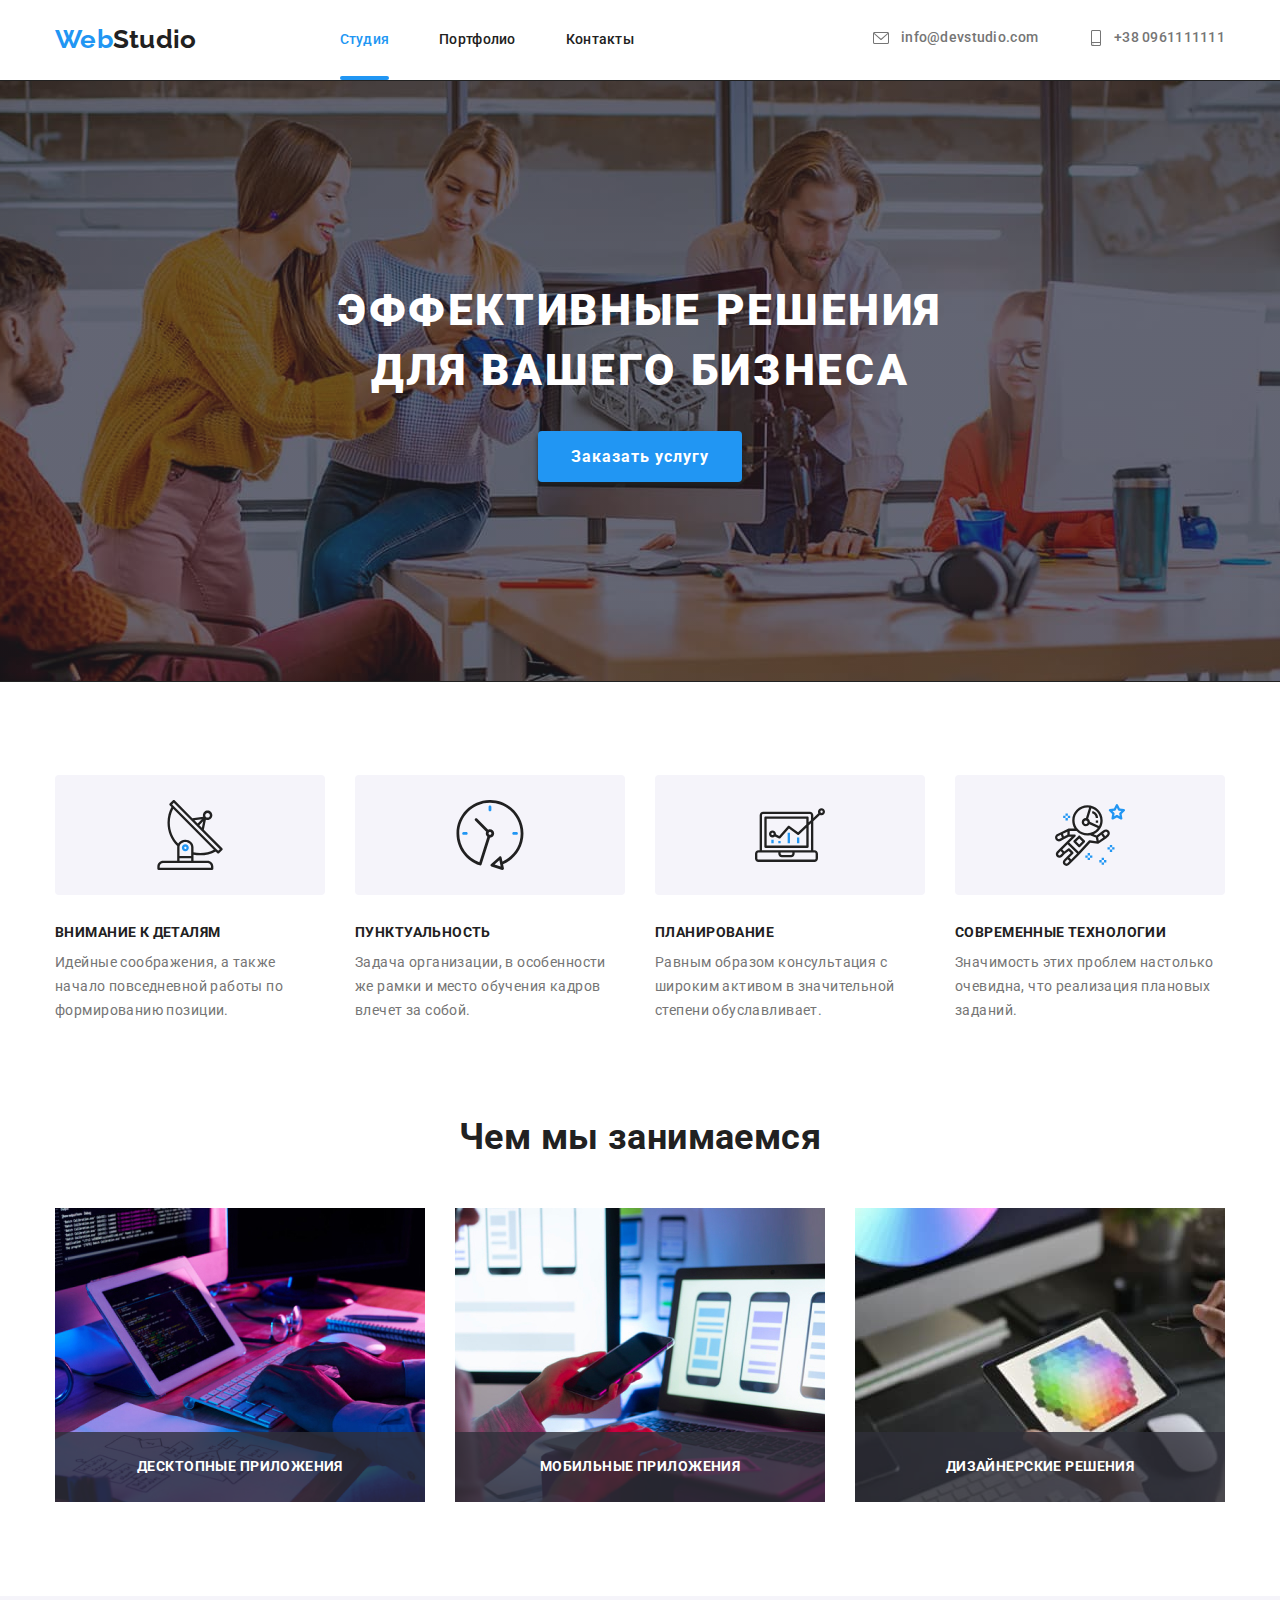
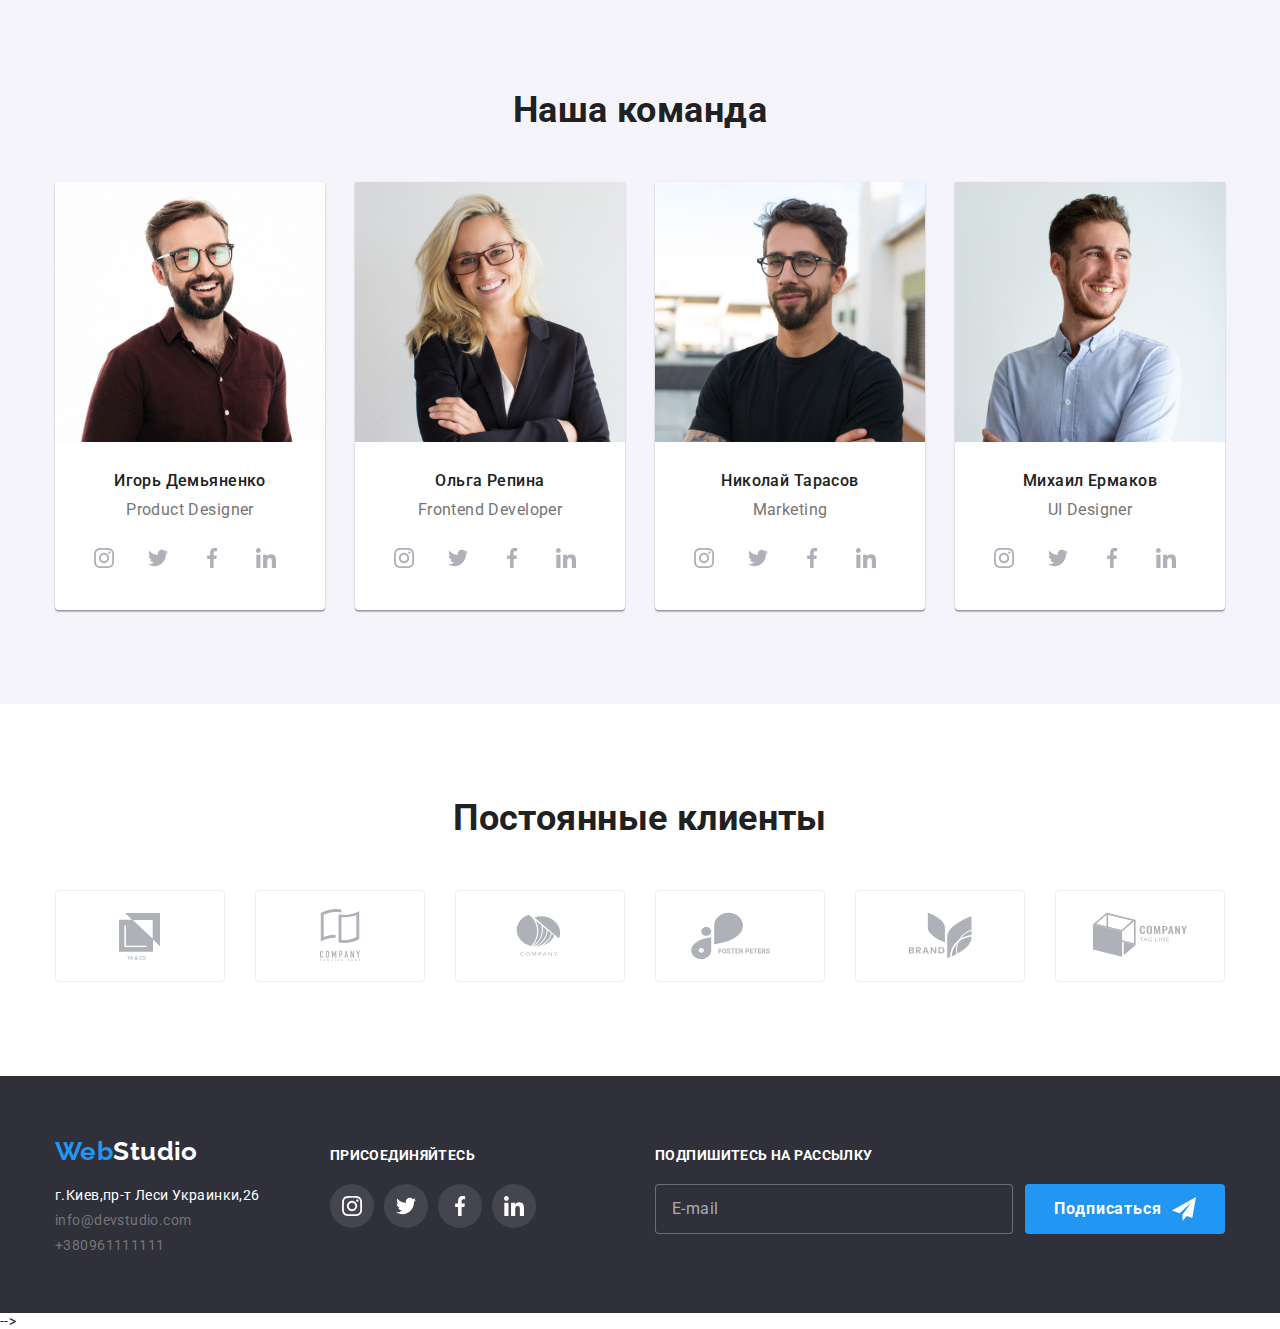
==== index.html @ 5ef5da2f "copied all elements" ====
<!DOCTYPE html>
<html lang="ru">
    <head>
        <meta charset="UTF-8">
        <meta http-equiv="X-UA-Compatible" content="IE=edge">
        <meta name="viewport" content="width=device-width, initial-scale=1.0">
        <title>WEbStudio</title>
        <link rel="preconnect" href="https://fonts.googleapis.com">
        <link rel="preconnect" href="https://fonts.gstatic.com" crossorigin>
        <link href="https://fonts.googleapis.com/css2?family=Raleway:wght@700&family=Roboto:wght@400;500;700;900&display=swap" rel="stylesheet">
        <link rel="stylesheet" href="https://cdnjs.cloudflare.com/ajax/libs/modern-normalize/1.1.0/modern-normalize.min.css">
        <link rel="stylesheet" href="/css/main.min.css">
    </head>
    <body>
    <header class="header">
            <div class="container header__inner">
                <nav class="header__nav">
                    <a lang="en" href="./index.html" class="logo"> <span class="logoweb">Web</span>Studio</a>
                    <ul class=" site-nav list">
                        <li class="site-nav__item"><a href="./index.html" class="site-nav__link current">Студия</a></li>
                        <li class="site-nav__item"><a href="./portfolio.html" class="site-nav__link">Портфолио</a></li>
                        <li class="site-nav__item"><a href="" class="site-nav__link">Контакты</a></li>
                    </ul>
                </nav>
                <ul class=" auth-nav list">
                
                    <li class="auth-nav__item ">
                        <a href="#" class="icon" >
                            <svg class="icon__envelope " >
                                <use href="./images/icons.svg#iconenvelope"></use>
                            </svg>
                        info@devstudio.com
                        </a>
                    </li>
                    <li class=" auth-nav__item">
                        <a href="#" class="icon" >
                            <svg class="icon__smartphone" >
                                 <use href="./images/icons.svg#iconsmartphone"></use>
                            </svg> 
                        +38 0961111111
                        </a>
                    </li>
                </ul>
            </div>
    </header>

        <main>
            <section class="hero overlay">
                <div class="container">
                    <h1 class="hero__title">Эффективные решения для вашего бизнеса</h1>
                <button data-modal-open type="button" class="button">Заказать услугу</button>
    
                
                </div>
            </section>
            <section class="section">
                <div class="container">
                     <h2 class="section-title visually-hidden ">Наши преимущества</h2>
                     <ul class="feature list">
                        
                         <li class="feature__item">
                             <div class="clock-icon">
                           <svg class="clock-icon__icon" >
                                 <use href="./images/icons.svg#iconantenna"></use>
                            </svg></div>
                             <h3 class="title" >Внимание к деталям</h3>
                             <p class="title__text">Идейные соображения, а также начало повседневной работы по формированию позиции.</p>
                         </li>
                         <li class="feature__item">
                             <div class="clock-icon">
                             <svg class="clock-icon__icon" >
                                 <use href="./images/icons.svg#iconclock"></use>
                            </svg></div>
                             <h3 class="title" >Пунктуальность</h3>
                             <p class="title__text">Задача организации, в особенности же рамки и место обучения кадров влечет за собой.</p>
                         </li>
                         <li class="feature__item">
                             <div class="clock-icon">
                             <svg class="clock-icon__icon" >
                                 <use href="./images/icons.svg#icondiagram"></use>
                            </svg></div>
                             <h3 class="title" >Планирование</h3>
                             <p class="title__text">Равным образом консультация с широким активом в значительной степени обуславливает.</p>
                         </li>
                         <li class="feature__item">
                             <div class="clock-icon">
                             <svg class="clock-icon__icon" >
                                 <use href="./images/icons.svg#iconastronaut"></use>
                            </svg></div>
                             <h3 class="title" >Современные технологии</h3>
                             <p class="title__text">Значимость этих проблем настолько очевидна, что реализация плановых заданий.</p>
                         </li>
                     </ul>
                </div>
             </section>

             <section class="section-image section">
                <div class="container">
                     <h2 class="section-title">Чем мы занимаемся</h2>
                  
                     <ul class="image list">
                    
                         <li class="image__item item">
                             <div class="image__action">
                             <img src="./images/img.jpg" alt="Набираем html" width="370" height="294">
                             
                             <p class="image__text">Десктопные приложения</p></div>
                         </li>
                         <li class="image__item">
                             <div class="image__action">
                             <img src="./images/img1.jpg" width="370" height="294" alt="Копируем на телефон">
                             <p class="image__text">Мобильные приложения</p></div>
             
                         </li>
                         <li class="image__item">
                             <div class="image__action">
                             <img src="./images/img2(2).jpg" width="370" height="294" alt="Картинка">
                             <p class="image__text">Дизайнерские решения</p></div>
                         </li>
                     </ul>
                 
                </div>
                     </section>


             <section class="section-commands">
            <div class="container">
                <h2 class="section-title">Наша команда</h2>
                <ul class="commands list" >
                    <li class="commands__item"><img class="img-people" src="./images/man1.jpg" width="270" height="260" alt="Игорь Демьяненко">
                        <div class="socials">
                        <h3 class="title-commands">Игорь Демьяненко</h3>
                        <p class="socials__text">Product Designer</p>
                        <div class="instagram">
                        <a href="#" class="instagram__item">
                            <svg class="instagram__svg">
                            <use href="./images/icons.svg#iconinstagram"></use>
                       </svg></a> 
                       <a href="#" class="instagram__item" >
                        <svg class="instagram__svg">
                        <use href="./images/icons.svg#icontwitter"></use>
                        </svg></a>
                        <a href="#" class="instagram__item" >
                            <svg class="instagram__svg">
                            <use href="./images/icons.svg#iconfacebook"></use>
                            </svg></a>
                            <a href="#" class="instagram__item" >
                                <svg class="instagram__svg" >
                                <use href="./images/icons.svg#iconlinkedin"></use>
                            </svg></a>
                        </div>
                        </div>
                    </li>
                    <li class="commands__item"><img class="img-people" src="./images/woman.jpg" width="270" height="260" alt="Ольга Репина">
                        <div class="socials">
                        <h3 class="title-commands">Ольга Репина</h3>
                        <p class="socials__text">Frontend Developer</p>
                        <div class="instagram">
                            <a href="#" class="instagram__item">
                                <svg class="instagram__svg">
                                <use href="./images/icons.svg#iconinstagram"></use>
                           </svg></a> 
                           <a href="#" class="instagram__item" >
                            <svg class="instagram__svg">
                            <use href="./images/icons.svg#icontwitter"></use>
                            </svg></a>
                            <a href="#" class="instagram__item" >
                                <svg class="instagram__svg">
                                <use href="./images/icons.svg#iconfacebook"></use>
                                </svg></a>
                                <a href="#" class="instagram__item" >
                                    <svg class="instagram__svg" >
                                    <use href="./images/icons.svg#iconlinkedin"></use>
                                </svg></a>
                            </div>
                            </div>
                    </li>
                    <li class="commands__item"><img class="img-people" src="./images/man2.jpg" width="270" height="260" alt="Николай Тарасов">
                        <div class="socials">
                        <h3 class="title-commands">Николай Тарасов</h3>
                        <p class="socials__text">Marketing</p>
                        <div class="instagram">
                            <a href="#" class="instagram__item">
                                <svg class="instagram__svg">
                                <use href="./images/icons.svg#iconinstagram"></use>
                           </svg></a> 
                           <a href="#" class="instagram__item" >
                            <svg class="instagram__svg">
                            <use href="./images/icons.svg#icontwitter"></use>
                            </svg></a>
                            <a href="#" class="instagram__item" >
                                <svg class="instagram__svg">
                                <use href="./images/icons.svg#iconfacebook"></use>
                                </svg></a>
                                <a href="#" class="instagram__item" >
                                    <svg class="instagram__svg" >
                                    <use href="./images/icons.svg#iconlinkedin"></use>
                                </svg></a>
                            </div>
                            </div>
                    </li>
                    <li class="commands__item"><img class="img-people" src="./images/man3.jpg" width="270" height="260" alt="Михаил Ермаков">
                        <div class="socials">
                        <h3 class="title-commands">Михаил Ермаков</h3>
                        <p class="socials__text">UI Designer</p>
                        <div class="instagram">
                                <a href="#" class="instagram__item">
                                    <svg class="instagram__svg">
                                    <use href="./images/icons.svg#iconinstagram"></use>
                            </svg></a> 
                            <a href="#" class="instagram__item" >
                                <svg class="instagram__svg">
                                <use href="./images/icons.svg#icontwitter"></use>
                                </svg></a>
                                <a href="#" class="instagram__item" >
                                    <svg class="instagram__svg">
                                    <use href="./images/icons.svg#iconfacebook"></use>
                                    </svg></a>
                                    <a href="#" class="instagram__item" >
                                        <svg class="instagram__svg" >
                                        <use href="./images/icons.svg#iconlinkedin"></use>
                                    </svg></a>
                            </div>
                            </div>
                    </li>
                </ul>
            </div>
            </section>

            <section class="section">
                <div class="container">
                    <h2 class="section-title">Постоянные клиенты</h2>
                    <ul class="clients list">
                        <li class="clients__item"> 
                          <a href="#" class="clients__button" >
                             <svg class="clients__icon" >
                                <use href="./images/icons.svg#iconclient1"></use>
                             </svg>
                         </a> 
                        </li>
    
                        <li class="clients__item">
                          <a href="#" class="clients__button" >
                             <svg class="clients__icon">
                                 <use href="./images/icons.svg#iconclient2"></use>
                             </svg>
                          </a>
                        </li>
                      
                        <li class="clients__item"> 
                           <a href="#" class="clients__button" >
                             <svg class="clients__icon" >
                                 <use href="./images/icons.svg#iconclient3"></use>
                             </svg>
                          </a>
                        </li>
                        
                        <li class="clients__item"> 
                           <a href="#" class="clients__button" >
                             <svg class="clients__icon foster" >
                                 <use href="./images/icons.svg#iconfoster"></use>
                             </svg>
                           </a>
                       </li>
                        
                       <li class="clients__item">
                           <a href="#" class="clients__button" >
                             <svg class="clients__icon" >
                                 <use href="./images/icons.svg#iconclient5"></use>
                             </svg>
                           </a>
                       </li>
                       
                       <li class="clients__item"> 
                           <a href="#" class="clients__button" >
                             <svg class="clients__icon" >
                                 <use href="./images/icons.svg#iconclient6"></use>
                             </svg>
                           </a>
                       </li>
                 </ul>
                </div>
            </section>
         </main>
  
            <footer class="footer">
                <div class="footer-container container">
                    <div class="mail-logo">
                     <a lang="en" href="./index.html" class="mail-logo__footer"> <span class="logoweb">Web</span>Studio</a>
                     <address>
                         <ul class="mail-list list">
                             <li class="mail-list__item"><a href="https://goo.gl/maps/913QoBTFxCLbHZBB8" class="mail-list__link" >г.Киев,пр-т Леси Украинки,26</a></li>
                             <li class="mail-list__item"><a href="mailto:info@devstudio.com" class="mail-list__link-footer">info@devstudio.com</a></li>
                             <li class="mail-list__item"><a href="" class="mail-list__link-footer">+380961111111</a></li>
                         </ul>
                     </address>
                 </div>
                 <div class="insta-icom">
                     <p class="footer-text">присоединяйтесь</p>
                     <ul class="list">
                         
                         <li>
                             <div class="footer-icon">
                                 <a href="#" class="footer-icon__item">
                                     <svg class="footer-icon__instagram">
                                     <use href="./images/icons.svg#iconinstagram"></use>
                                </svg></a> 
                                <a href="#" class="footer-icon__item" >
                                 <svg class="footer-icon__instagram">
                                 <use href="./images/icons.svg#icontwitter"></use>
                                 </svg></a>
                                 <a href="#" class="footer-icon__item" >
                                     <svg class="footer-icon__instagram">
                                     <use href="./images/icons.svg#iconfacebook"></use>
                                     </svg></a>
                                     <a href="#" class="footer-icon__item" >
                                         <svg class="footer-icon__instagram" >
                                         <use href="./images/icons.svg#iconlinkedin"></use>
                                     </svg></a>
                                 </div> 
                         </li>
                     </ul>
                 </div>
             <form class="mail-submit-form">
                   
                 <div class="mail-form">
                     <label for="mail" class="mail-form__text">Подпишитесь на рассылку</label>
                     <input type="email" name="mail" id="mail" placeholder="E-mail">
                 </div>
                 <div class="submit-form">
                     <button type="submit" class="submit">Подписаться</button>
                 
                 </div>
              </form>
                 </div>
            </footer>

        <div class="backdrop is-hidden" data-modal>
            <div class="modal">
                <button type="button" class="button-close" data-modal-close>
                        <svg class="close-icon">
                            <use href="./images/icons.svg#iconclose"></use>
                        </svg></button>
              
                            <div class="modal-container">
                                    <b class="modal-head">Оставьте свои данные, мы вам перезвоним</b>
                                 <form name="data-form" action="#" novalidate>
                            
                                    <div class="modal-class">
                                        <label for="name" class="text-modal">Имя</label>
                                        <input class="name" type="text" name="name" id="name">
                                        <svg class="modal-icon name-icon">
                                            <use href="./images/icons.svg#iconname"></use>
                                        </svg>
                                    </div>
        
                                    <div class="modal-class">
                                        <label for="tel" class="text-modal">Телефон</label>
                                        <input type="text" name="tel" id="tel">
                                        <svg class="modal-icon phone-icon">
                                            <use href="./images/icons.svg#iconphone"></use>
                                        </svg>
                                    </div>
        
                                    <div class="modal-class">
                                        <label for="mail-modal" class="text-modal">Почта</label>
                                        <input type="text" name="mail-modal" id="mail-modal" autofocus>
                                        <svg class="modal-icon mailicon">
                                            <use href="./images/icons.svg#iconmail"></use>
                                        </svg>
                                    </div>
                            
                                    <div class="modal-class">
                                            <label for="comment" class="text-modal"> Комментарий</label>
                                            <textarea class="form-text" name="comment" id="comment" placeholder="Введите текст..."></textarea>
                                    </div>
                                    
                                        <div class="modal-policy">
                                            <input class="form-checkbox visually-hidden" type="checkbox" name="policy" id="policy">
                                            <label class="label-checkbox" for="policy">Соглашаюсь с рассылкой и принимаю <a href="" class="decision">Условия договора</a></label>
                                        </div>
                                    
                                        <div class="modal-button">
                                            <button type="submit" class="footer-button button">Отправить</button>
                                        </div>
                                 </form>
                         </div>
                          
            </div>
            
        </div>-->
         
        <script src="./modal.js"></script>
    </body>
</html>
---- css/main.min.css ----
.visually-hidden{position:absolute;width:1px;height:1px;margin:-1px;border:0;padding:0;white-space:nowrap;-webkit-clip-path:inset(100%);clip-path:inset(100%);clip:rect(0 0 0 0);overflow:hidden}body{background-color:#fff;color:#212121;font-family:"Roboto",sans-serif;font-size:14px;letter-spacing:.03em}.container{width:1200px;padding-left:15px;padding-right:15px;margin:0 auto}.list{list-style:none;padding:0;margin:0}h1,h2,h3,p{margin-top:0;margin-bottom:0}img{display:block;max-width:100%;height:auto}.section,.section-commands{padding-top:94px;padding-bottom:94px}.header{font-weight:500;line-height:1.14;letter-spacing:.02em;border-bottom:1px solid #eee}.header__inner{display:-webkit-box;display:-ms-flexbox;display:flex;-webkit-box-align:center;-ms-flex-align:center;align-items:center;-webkit-box-pack:justify;-ms-flex-pack:justify;justify-content:space-between}.header__nav{display:-webkit-box;display:-ms-flexbox;display:flex;-webkit-box-align:center;-ms-flex-align:center;align-items:center}.logo,.logoweb{color:#212121;font-family:"Raleway",sans-serif;font-weight:700;font-size:26px;line-height:1.2;text-decoration:none;cursor:default;display:-webkit-box;display:-ms-flexbox;display:flex}.logoweb{color:#2196f3}.site-nav{display:-webkit-box;display:-ms-flexbox;display:flex;margin-left:93px;white-space:nowrap}.site-nav__item{margin-left:50px}.site-nav__link{display:block;padding-top:32px;padding-bottom:32px;color:#212121;text-decoration:none;cursor:pointer;-webkit-transition:color 250ms var(--cubic);transition:color 250ms var(--cubic);position:relative}.site-nav__link:hover,.site-nav__link:focus{color:#2196f3}.current::after{content:"";position:absolute;left:0;bottom:0;display:block;width:100%;height:4px;background-color:#2196f3;border-radius:2px}.auth-nav{display:-webkit-box;display:-ms-flexbox;display:flex;white-space:nowrap;-webkit-box-pack:center;-ms-flex-pack:center;justify-content:center;-webkit-box-align:center;-ms-flex-align:center;align-items:center;text-decoration:none;cursor:default}.auth-nav__item{margin-left:50px}.auth-nav__link{display:block;padding-top:32px;padding-bottom:32px;color:#757575;text-decoration:none;cursor:pointer;-webkit-transition:color 250ms var(--cubic);transition:color 250ms var(--cubic)}.auth-nav__link:hover,.auth-nav__link:focus{color:#2196f3}.header .current{color:#2196f3}.icon{display:-webkit-inline-box;display:-ms-inline-flexbox;display:inline-flex;-webkit-box-align:center;-ms-flex-align:center;align-items:center;text-decoration:none;color:#757575;-webkit-transition:color 250ms var(--cubic);transition:color 250ms var(--cubic)}.icon:hover{color:#2196f3}.icon__envelope{width:20px;height:16px;fill:currentColor;margin-right:10px}.icon__smartphone{width:16px;height:22px;fill:currentColor;margin-right:10px}.hero{background-color:#2f303a;padding:200px 0 200px;text-align:center}.hero__title{color:#fff;font-weight:900;font-size:44px;line-height:1.36;letter-spacing:.06em;text-transform:uppercase;max-width:696px;margin:0 auto;margin-bottom:30px}.overlay{max-width:1600px;height:600px;margin-left:auto;margin-right:auto;outline:1px solid #212121;background-image:-webkit-gradient(linear, left top, left bottom, from(rgba(47, 48, 58, 0.4)), to(rgba(47, 48, 58, 0.4))),url(../images/background.jpg);background-image:linear-gradient(rgba(47, 48, 58, 0.4), rgba(47, 48, 58, 0.4)),url(../images/background.jpg);background-repeat:no-repeat;background-position:center;background-size:cover}.button{background-color:#2196f3;color:#fff;cursor:pointer;font-family:"Roboto",sans-serif;font-style:normal;font-weight:700;font-size:16px;line-height:1.85;letter-spacing:.06em;margin:0 auto;display:inline-block;-webkit-box-shadow:0px 4px 4px #212121;box-shadow:0px 4px 4px #212121;border-radius:4px;min-width:200px;padding:10px 32px;border:1px solid rgba(0,0,0,0)}.button-list{display:-webkit-box;display:-ms-flexbox;display:flex;-webkit-box-pack:center;-ms-flex-pack:center;justify-content:center;margin-bottom:50px}.button-list__item{margin-left:8px}.button-list__secondary-button{background-color:#f5f4fa;color:#212121;font-family:"Roboto",sans-serif;font-style:normal;font-weight:500;font-size:16px;line-height:1.62;padding:6px 22px;border-radius:4px;cursor:pointer;border:1px solid rgba(0,0,0,0);-webkit-transition:background-color 250ms var(--cubic);transition:background-color 250ms var(--cubic);-webkit-transition:color 250ms var(--cubic);transition:color 250ms var(--cubic);-webkit-transition:-webkit-box-shadow 250ms var(--cubic);transition:-webkit-box-shadow 250ms var(--cubic);transition:box-shadow 250ms var(--cubic);transition:box-shadow 250ms var(--cubic), -webkit-box-shadow 250ms var(--cubic)}.button-list__secondary-button:hover,.button-list__secondary-button:focus{background-color:#2196f3;color:#fff;-webkit-box-shadow:0px 3px 1px rgba(0,0,0,.1),0px 1px 2px rgba(0,0,0,.08),0px 2px 2px rgba(0,0,0,.12);box-shadow:0px 3px 1px rgba(0,0,0,.1),0px 1px 2px rgba(0,0,0,.08),0px 2px 2px rgba(0,0,0,.12)}.section-title{font-weight:700;font-size:36px;line-height:1.16;text-align:center;margin-bottom:50px;margin-top:0}.feature{display:-webkit-box;display:-ms-flexbox;display:flex;-ms-flex-wrap:wrap;flex-wrap:wrap}.feature__item{width:270px;margin-right:30px}.feature__item:last-child{margin-right:0}.clock-icon{display:-webkit-box;display:-ms-flexbox;display:flex;-webkit-box-pack:center;-ms-flex-pack:center;justify-content:center;-webkit-box-align:center;-ms-flex-align:center;align-items:center;width:270px;height:120px;border-radius:4px;background-color:#f5f4fa;margin-bottom:30px}.clock-icon__icon{width:70px;height:70px;fill:currentColor;-webkit-box-pack:center;-ms-flex-pack:center;justify-content:center;-webkit-box-align:center;-ms-flex-align:center;align-items:center}.title{font-weight:700;line-height:1.14;text-transform:uppercase;font-size:14px;margin-top:0;margin-bottom:10px}.title__text{color:#757575;text-decoration:none;line-height:1.71}.section-image{padding-top:0}.image{display:-webkit-box;display:-ms-flexbox;display:flex;-ms-flex-wrap:wrap;flex-wrap:wrap}.image__item{width:370px;margin-right:30px}.image__item:last-child{margin-right:0}.image__action{position:relative}.image__text{display:-webkit-inline-box;display:-ms-inline-flexbox;display:inline-flex;position:absolute;bottom:0px;left:0;width:100%;height:70px;text-decoration:none;background-color:rgba(47,48,58,.8);color:#fff;font-weight:700;font-size:14px;line-height:1.14;-webkit-box-align:center;-ms-flex-align:center;align-items:center;-webkit-box-pack:center;-ms-flex-pack:center;justify-content:center;letter-spacing:.03em;text-transform:uppercase}.section-commands{background-color:#f5f4fa}.commands{display:-webkit-box;display:-ms-flexbox;display:flex;-ms-flex-wrap:wrap;flex-wrap:wrap;text-align:center;border:-2px}.commands__item{width:270px;margin-right:30px;background:#fff;-webkit-box-shadow:0px 1px 3px rgba(0,0,0,.12),0px 1px 1px rgba(0,0,0,.14),0px 2px 1px rgba(0,0,0,.2);box-shadow:0px 1px 3px rgba(0,0,0,.12),0px 1px 1px rgba(0,0,0,.14),0px 2px 1px rgba(0,0,0,.2);border-radius:0px 0px 4px 4px}.commands__item:last-child{margin-right:0}.title-commands{color:#212121;font-weight:500;font-size:16px;line-height:1.18;margin-bottom:10px}.socials{padding:30px 32px}.socials__text{color:#757575;font-size:16px;line-height:1.18;margin-bottom:16px}.instagram{display:-webkit-box;display:-ms-flexbox;display:flex;-webkit-box-pack:center;-ms-flex-pack:center;justify-content:center}.instagram__item{width:44px;height:44px;padding:0;background-color:#fff;border-radius:50%;border:none;margin-right:10px;color:#afb1b8;padding:12px;-webkit-transition:background-color 250ms var(--cubic);transition:background-color 250ms var(--cubic)}.instagram__item:hover{background-color:#2196f3;color:#fff}.instagram__svg{fill:currentColor;width:20px;height:20px}.clients{display:-webkit-box;display:-ms-flexbox;display:flex;-ms-flex-wrap:wrap;flex-wrap:wrap;text-align:center;margin-top:50px}.clients__item{margin-right:30px;width:170px;height:92px}.clients__item:last-child{margin-right:0}.clients__button{display:-webkit-box;display:-ms-flexbox;display:flex;-ms-flex-wrap:wrap;flex-wrap:wrap;width:170px;height:92px;border-radius:4px;background-color:#fff;border:1px solid #eee;color:#afb1b8;-ms-flex-line-pack:center;align-content:center;-webkit-box-pack:center;-ms-flex-pack:center;justify-content:center;-webkit-transition:border 250ms var(--cubic);transition:border 250ms var(--cubic)}.clients__button:hover,.clients__button:focus{border:1px solid #2196f3;color:#2196f3}.clients__icon{width:146px;height:106px;fill:currentColor;cursor:pointer}.foster{width:106px;height:48px}footer{background-color:#2f303a;padding-top:60px;padding-bottom:60px}.footer-container{display:-webkit-box;display:-ms-flexbox;display:flex;-webkit-box-align:baseline;-ms-flex-align:baseline;align-items:baseline}.mail-logo{margin-right:70px}.mail-logo__footer{font-family:"Raleway",sans-serif;font-weight:700;font-size:26px;line-height:1.2;text-decoration:none;cursor:default;display:-webkit-box;display:-ms-flexbox;display:flex;color:#fff;margin-bottom:20px}.mail-list{display:block}.mail-list__item:not(:last-child){margin-bottom:9px}.mail-list__item:last-child{display:-webkit-box;display:-ms-flexbox;display:flex}.mail-list__link{text-decoration:none;cursor:default;color:#fff;font-style:normal;margin-bottom:20px}.mail-list__link-footer{text-decoration:none;font-style:normal;cursor:default;color:#757575}.footer-text{font-weight:700;font-size:14px;line-height:1.14;letter-spacing:.03em;text-transform:uppercase;color:#fff;margin-bottom:20px}.footer-icon{display:-webkit-box;display:-ms-flexbox;display:flex;-webkit-box-pack:center;-ms-flex-pack:center;justify-content:center}.footer-icon__item{width:44px;height:44px;padding:0;background-color:rgba(255,255,255,.1);border-radius:50%;border:none;margin-right:10px;color:#fff;padding:12px;-webkit-transition:background-color 250ms var(--cubic);transition:background-color 250ms var(--cubic)}.footer-icon__item:hover{background-color:#2196f3;color:#fff}.footer-icon__instagram{fill:currentColor;width:20px;height:20px}.mail-submit-form{display:-webkit-box;display:-ms-flexbox;display:flex;-webkit-box-align:end;-ms-flex-align:end;align-items:flex-end;margin-left:auto}.mail-form{display:-webkit-box;display:-ms-flexbox;display:flex;-webkit-box-orient:vertical;-webkit-box-direction:normal;-ms-flex-direction:column;flex-direction:column}.mail-form__text{line-height:1.14;letter-spacing:.03em;text-transform:uppercase;margin-bottom:20px;color:#fff;font-weight:700}.mail-form input{width:358px;height:50px;border:1px solid rgba(255,255,255,.3);color:#fff;border-radius:4px;background-color:#2f303a;margin:0;padding:0;padding-left:16px}.mail-form input::-webkit-input-placeholder{font-size:16px;line-height:1.25;letter-spacing:.03em;color:rgba(255,255,255,.6);font-family:"Roboto";font-style:normal;font-weight:400;padding-top:15px;padding-bottom:15px}.mail-form input::-moz-placeholder{font-size:16px;line-height:1.25;letter-spacing:.03em;color:rgba(255,255,255,.6);font-family:"Roboto";font-style:normal;font-weight:400;padding-top:15px;padding-bottom:15px}.mail-form input:-ms-input-placeholder{font-size:16px;line-height:1.25;letter-spacing:.03em;color:rgba(255,255,255,.6);font-family:"Roboto";font-style:normal;font-weight:400;padding-top:15px;padding-bottom:15px}.mail-form input::-ms-input-placeholder{font-size:16px;line-height:1.25;letter-spacing:.03em;color:rgba(255,255,255,.6);font-family:"Roboto";font-style:normal;font-weight:400;padding-top:15px;padding-bottom:15px}.mail-form input::placeholder{font-size:16px;line-height:1.25;letter-spacing:.03em;color:rgba(255,255,255,.6);font-family:"Roboto";font-style:normal;font-weight:400;padding-top:15px;padding-bottom:15px}.submit-form{position:relative}.submit{width:200px;height:50px;margin-left:12px;background:#2196f3;border:#2196f3;border-radius:4px;color:#fff;cursor:pointer;display:-webkit-inline-box;display:-ms-inline-flexbox;display:inline-flex;-webkit-box-pack:center;-ms-flex-pack:center;justify-content:center;-webkit-box-align:center;-ms-flex-align:center;align-items:center;font-family:"Roboto";font-style:normal;font-weight:700;font-size:16px;line-height:1.88;letter-spacing:.06em}.submit::after{content:url(/images/airplane.svg);width:24px;height:24px;margin-left:10px}.twitter-icon{display:-webkit-box;display:-ms-flexbox;display:flex}.backdrop{position:fixed;top:0;left:0;width:100%;height:100%;background-color:rgba(0,0,0,.2);opacity:1;-webkit-transition:color 250ms var(--cubic);transition:color 250ms var(--cubic)}.backdrop.is-hidden{opacity:0;pointer-events:none}.backdrop.is-hidden .modal{-webkit-transform:translate(-50%, -50%);transform:translate(-50%, -50%)}.modal{position:absolute;top:50%;left:50%;-webkit-transform:translate(-50%, -50%);transform:translate(-50%, -50%);padding:40px;width:528px;height:581px;background-color:#fff;-webkit-box-shadow:0px 1px 3px rgba(0,0,0,.12),0px 1px 1px rgba(0,0,0,.14),0px 2px 1px rgba(0,0,0,.2);box-shadow:0px 1px 3px rgba(0,0,0,.12),0px 1px 1px rgba(0,0,0,.14),0px 2px 1px rgba(0,0,0,.2);border-radius:4px;-webkit-transition:color 250ms var(--cubic);transition:color 250ms var(--cubic)}.button-close{position:absolute;right:8px;top:8px;padding:0;border:1px solid rgba(0,0,0,.1);background-color:#fff;border-radius:50%;width:30px;height:30px;cursor:pointer}.close-icon{position:absolute;top:7px;right:7px;width:14px;height:14px;fill:currentColor;-webkit-box-pack:center;-ms-flex-pack:center;justify-content:center;-webkit-box-align:center;-ms-flex-align:center;align-items:center;-webkit-transition:color 250ms var(--cubic);transition:color 250ms var(--cubic)}.close-icon__:hover{color:#2196f3}.modal-container{display:-webkit-box;display:-ms-flexbox;display:flex;-webkit-box-orient:vertical;-webkit-box-direction:normal;-ms-flex-direction:column;flex-direction:column}.modal-head{font-weight:700;font-size:20px;line-height:1.15;text-align:center;letter-spacing:.03em;color:#212121;margin-bottom:12px}.modal-class{position:relative}.modal-class input{width:100%;height:40px;margin-bottom:10px;margin-top:4px;padding-left:42px;outline:#2196f3;border:1px solid rgba(33,33,33,.2);border-radius:4px;-webkit-transition:border 250ms var(--cubic);transition:border 250ms var(--cubic)}.modal-class input:hover,.modal-class input:focus{border:1px solid #2196f3;cursor:pointer;fill:#2196f3}.modal-class textarea{border:1px solid rgba(33,33,33,.2);border-radius:4px;-webkit-transition:border 250ms var(--cubic);transition:border 250ms var(--cubic)}.modal-class textarea:hover,.modal-class textarea:focus{border:1px solid #2196f3;cursor:pointer;outline:#2196f3}.modal-icon{position:absolute;top:32px;left:15px;-webkit-transition:fill 250ms var(--cubic);transition:fill 250ms var(--cubic)}.modal-class input:hover+.modal-icon,.modal-class input:focus+.modal-icon{fill:#2196f3}.name-icon{width:12px;height:12px}.phone-icon{width:14px;height:14px}.mailicon{width:22px;height:16px}.text-modal{font-weight:400;font-size:12px;line-height:1.16;letter-spacing:.01em;color:#757575}.form-text{width:100%;height:120px;resize:none;padding:12px 16px;margin-top:4px}.decision{color:#2196f3}.modal-policy{margin-top:20px;margin-bottom:30px;display:-webkit-box;display:-ms-flexbox;display:flex;-webkit-box-pack:center;-ms-flex-pack:center;justify-content:center;-webkit-box-align:center;-ms-flex-align:center;align-items:center}.label-checkbox{position:relative;display:block;padding-left:25px;text-align:center}.label-checkbox::before{position:absolute;left:0;top:0;display:block;border-radius:2px;width:16px;height:15px;border:1px solid #212121;content:"";cursor:pointer;background-size:contain}.label-checkbox::after{display:none;position:absolute;left:0;top:0;border-radius:2px;cursor:pointer;width:16px;height:15px;background-color:#2196f3;border:1px solid #2196f3;background-image:url(/images/check.svg);background-repeat:no-repeat;background-size:contain;content:""}.form-checkbox:checked+.label-checkbox::after{display:block}.modal-button{display:-webkit-box;display:-ms-flexbox;display:flex;-webkit-box-pack:center;-ms-flex-pack:center;justify-content:center;-webkit-box-align:center;-ms-flex-align:center;align-items:center}.footer-button{font-family:"Roboto";font-style:normal;font-weight:700;font-size:16px;line-height:1.88;cursor:pointer;width:200px;height:50px;border:none;border-radius:4px;text-align:center;letter-spacing:.06em;background-color:#2196f3;-webkit-box-shadow:0px 4px 4px rgba(0,0,0,.15);box-shadow:0px 4px 4px rgba(0,0,0,.15);color:#fff;-webkit-transition:background-color 250ms var(--cubic);transition:background-color 250ms var(--cubic)}.footer-button:hover{-webkit-box-shadow:0px 4px 4px rgba(0,0,0,.15);box-shadow:0px 4px 4px rgba(0,0,0,.15);background-color:#188ce8}.picture-list{display:-webkit-box;display:-ms-flexbox;display:flex;-ms-flex-wrap:wrap;flex-wrap:wrap}.picture-list__item{width:370px;margin-right:30px;margin-bottom:30px}.picture-list__item:nth-child(3n){margin-right:0}.picture-list__item:nth-last-child(-n+3){margin-bottom:0}.filter-link{display:block;-webkit-transition:-webkit-box-shadow 250ms var(--cubic);transition:-webkit-box-shadow 250ms var(--cubic);transition:box-shadow 250ms var(--cubic);transition:box-shadow 250ms var(--cubic), -webkit-box-shadow 250ms var(--cubic);text-decoration:none}.filter-link__:hover{-webkit-box-shadow:0px 1px 1px rgba(0,0,0,.12),0px 4px 4px rgba(0,0,0,.06),1px 4px 6px rgba(0,0,0,.16);box-shadow:0px 1px 1px rgba(0,0,0,.12),0px 4px 4px rgba(0,0,0,.06),1px 4px 6px rgba(0,0,0,.16)}.porto-filter{position:relative;overflow:hidden}.porto-text{position:absolute;top:0;left:0;width:100%;height:100%;padding:63px 24px;font-size:18px;line-height:1.56;color:#fff;background-color:rgba(33,150,243,.9);-webkit-transition:-webkit-transform 250ms var(--cubic);transition:-webkit-transform 250ms var(--cubic);transition:transform 250ms var(--cubic);transition:transform 250ms var(--cubic), -webkit-transform 250ms var(--cubic);-webkit-transform:translateY(100%);transform:translateY(100%)}.filter-link:hover .porto-text{-webkit-transform:translateY(0);transform:translateY(0)}.container-filter{border-right:1px solid #eee;border-left:1px solid #eee;border-bottom:1px solid #eee;padding:20px 24px}.title-filter{color:#212121;font-weight:700;font-size:18px;line-height:2;letter-spacing:.06em;cursor:default;margin-bottom:4px;text-decoration:none}.section .title-p{color:#757575;font-size:16px;line-height:1.88;cursor:default}/*# sourceMappingURL=main.min.css.map */
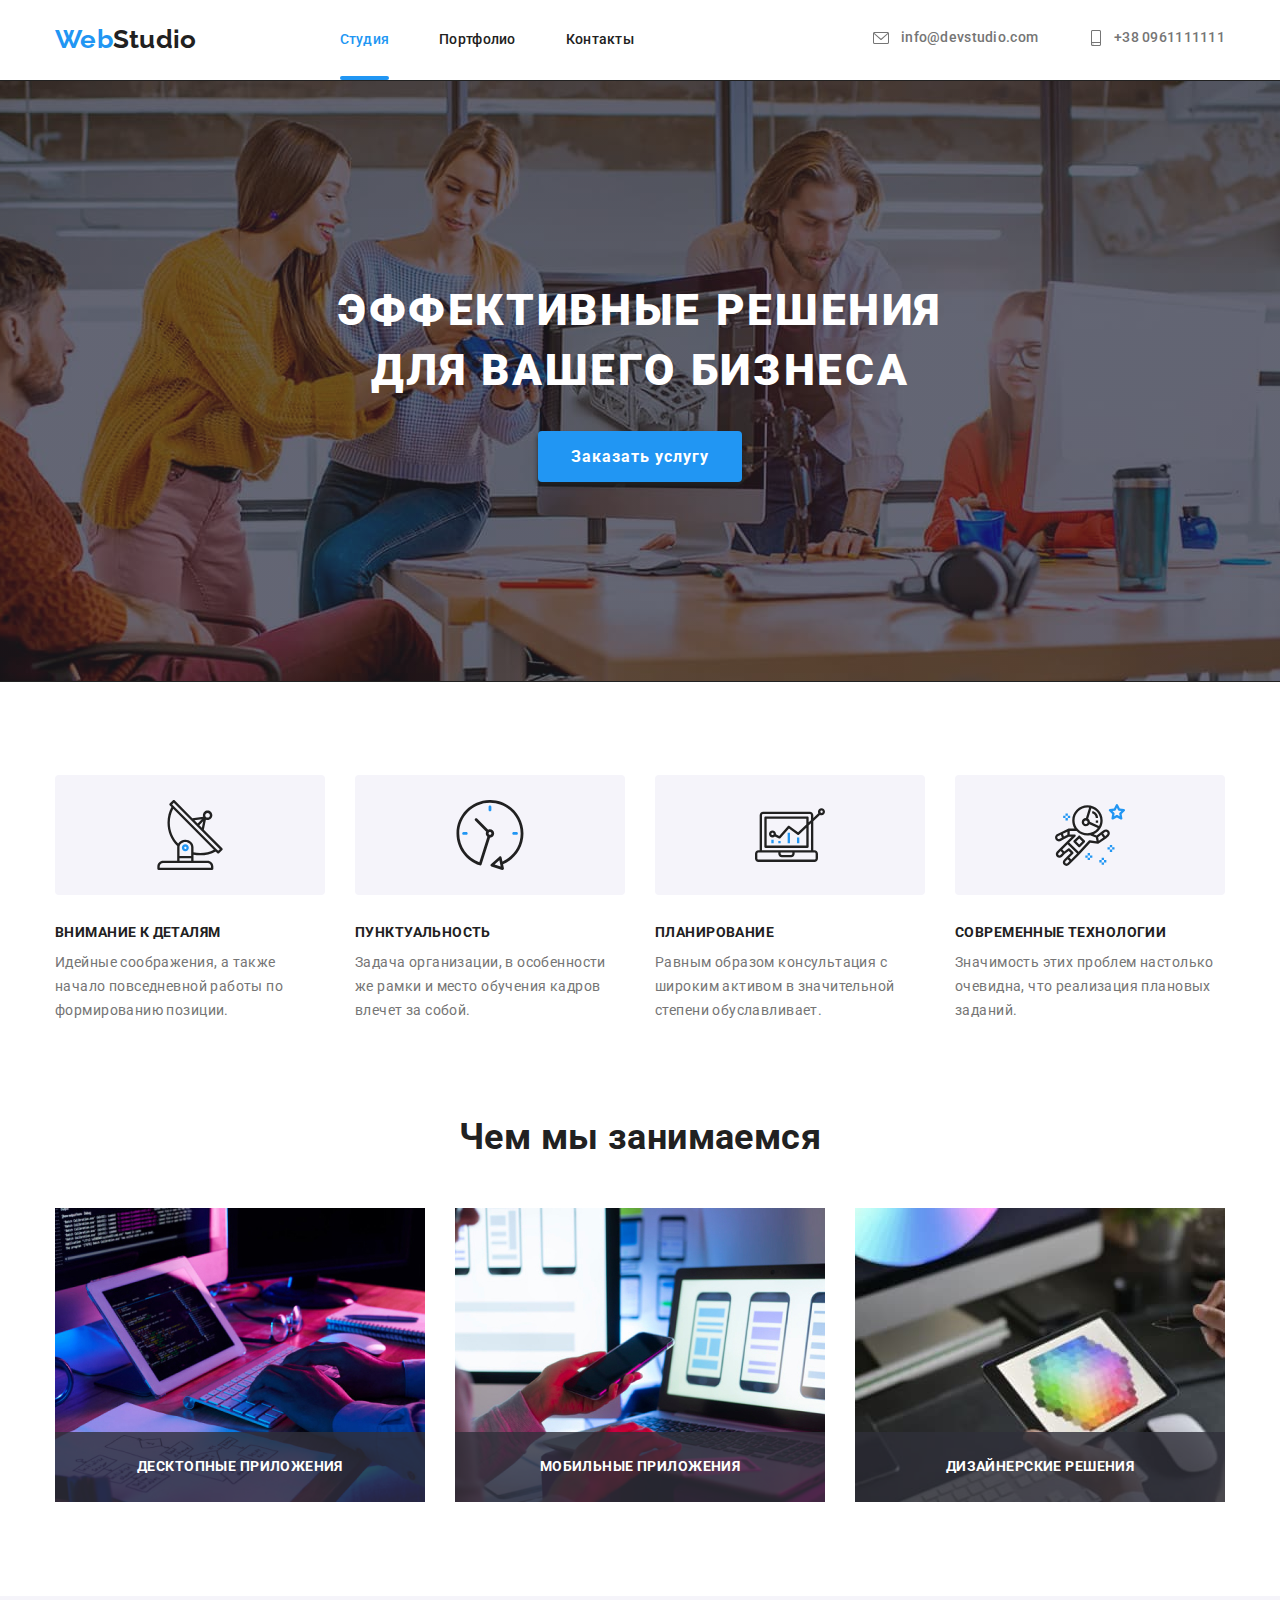
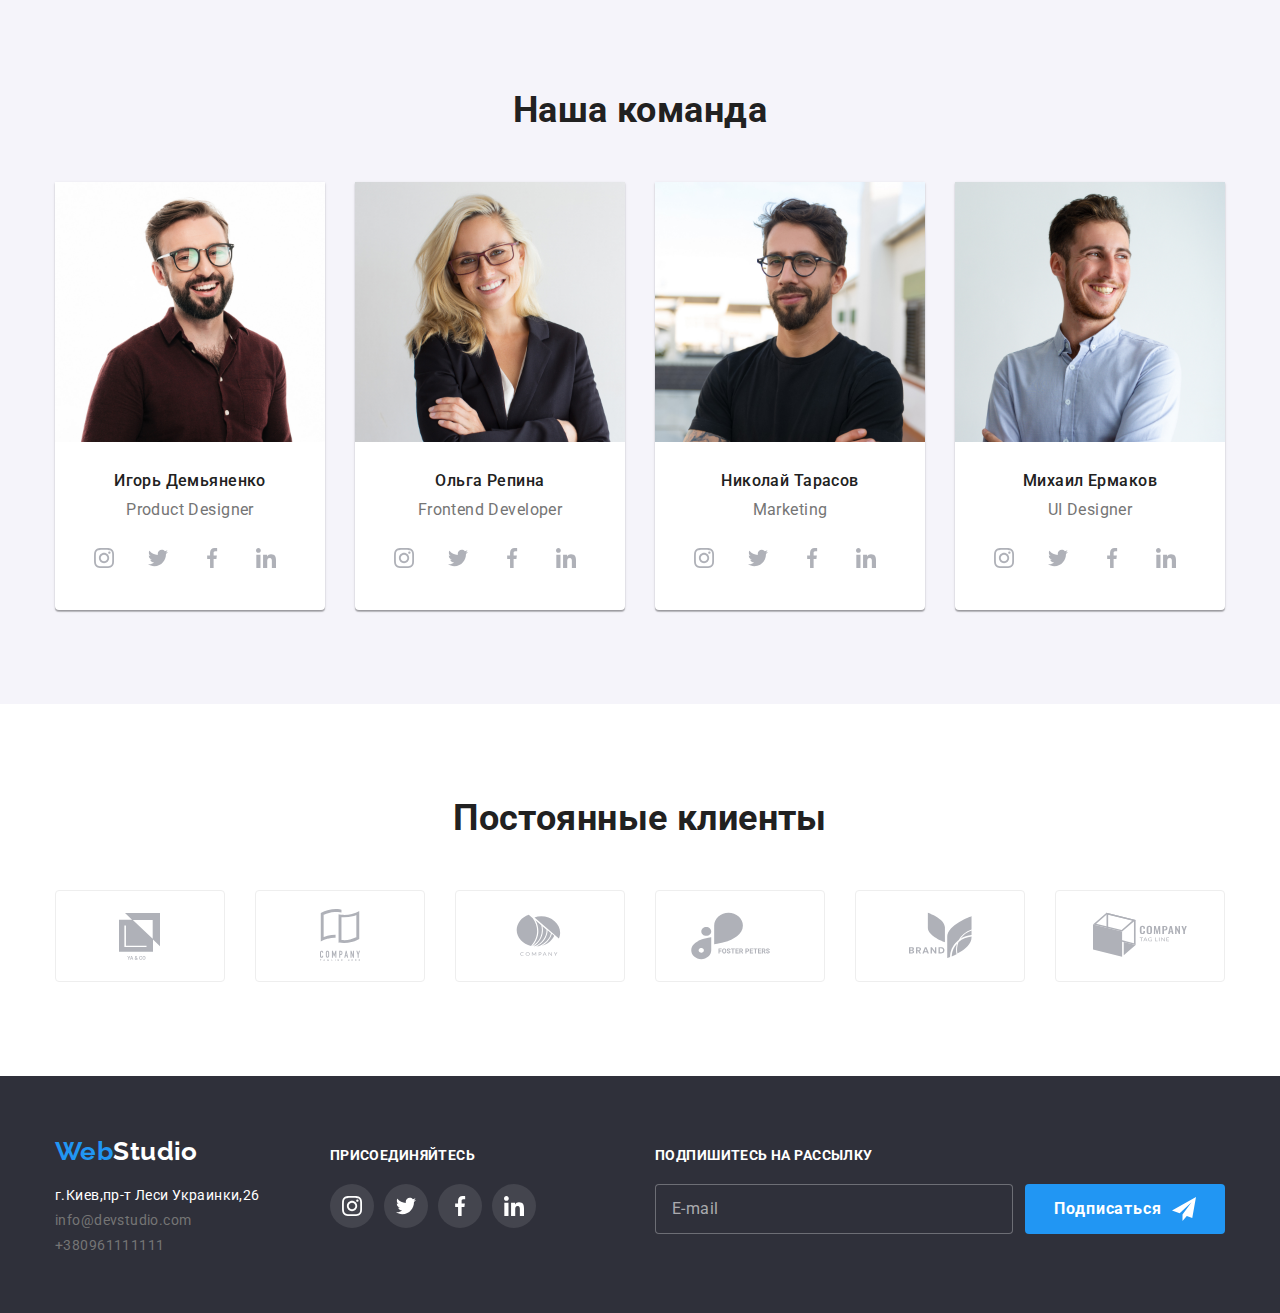
==== commit b6335eed: "change" ====
--- a/index.html
+++ b/index.html
@@ -9,7 +9,7 @@
         <link rel="preconnect" href="https://fonts.gstatic.com" crossorigin>
         <link href="https://fonts.googleapis.com/css2?family=Raleway:wght@700&family=Roboto:wght@400;500;700;900&display=swap" rel="stylesheet">
         <link rel="stylesheet" href="https://cdnjs.cloudflare.com/ajax/libs/modern-normalize/1.1.0/modern-normalize.min.css">
-        <link rel="stylesheet" href="/css/main.min.css">
+        <link rel="stylesheet" href="./css/main.min.css">
     </head>
     <body>
     <header class="header">
@@ -388,8 +388,8 @@
                           
             </div>
             
-        </div>-->
+        </div>
          
-        <script src="./modal.js"></script>
+        <script src="./modals.js"></script>
     </body>
 </html>